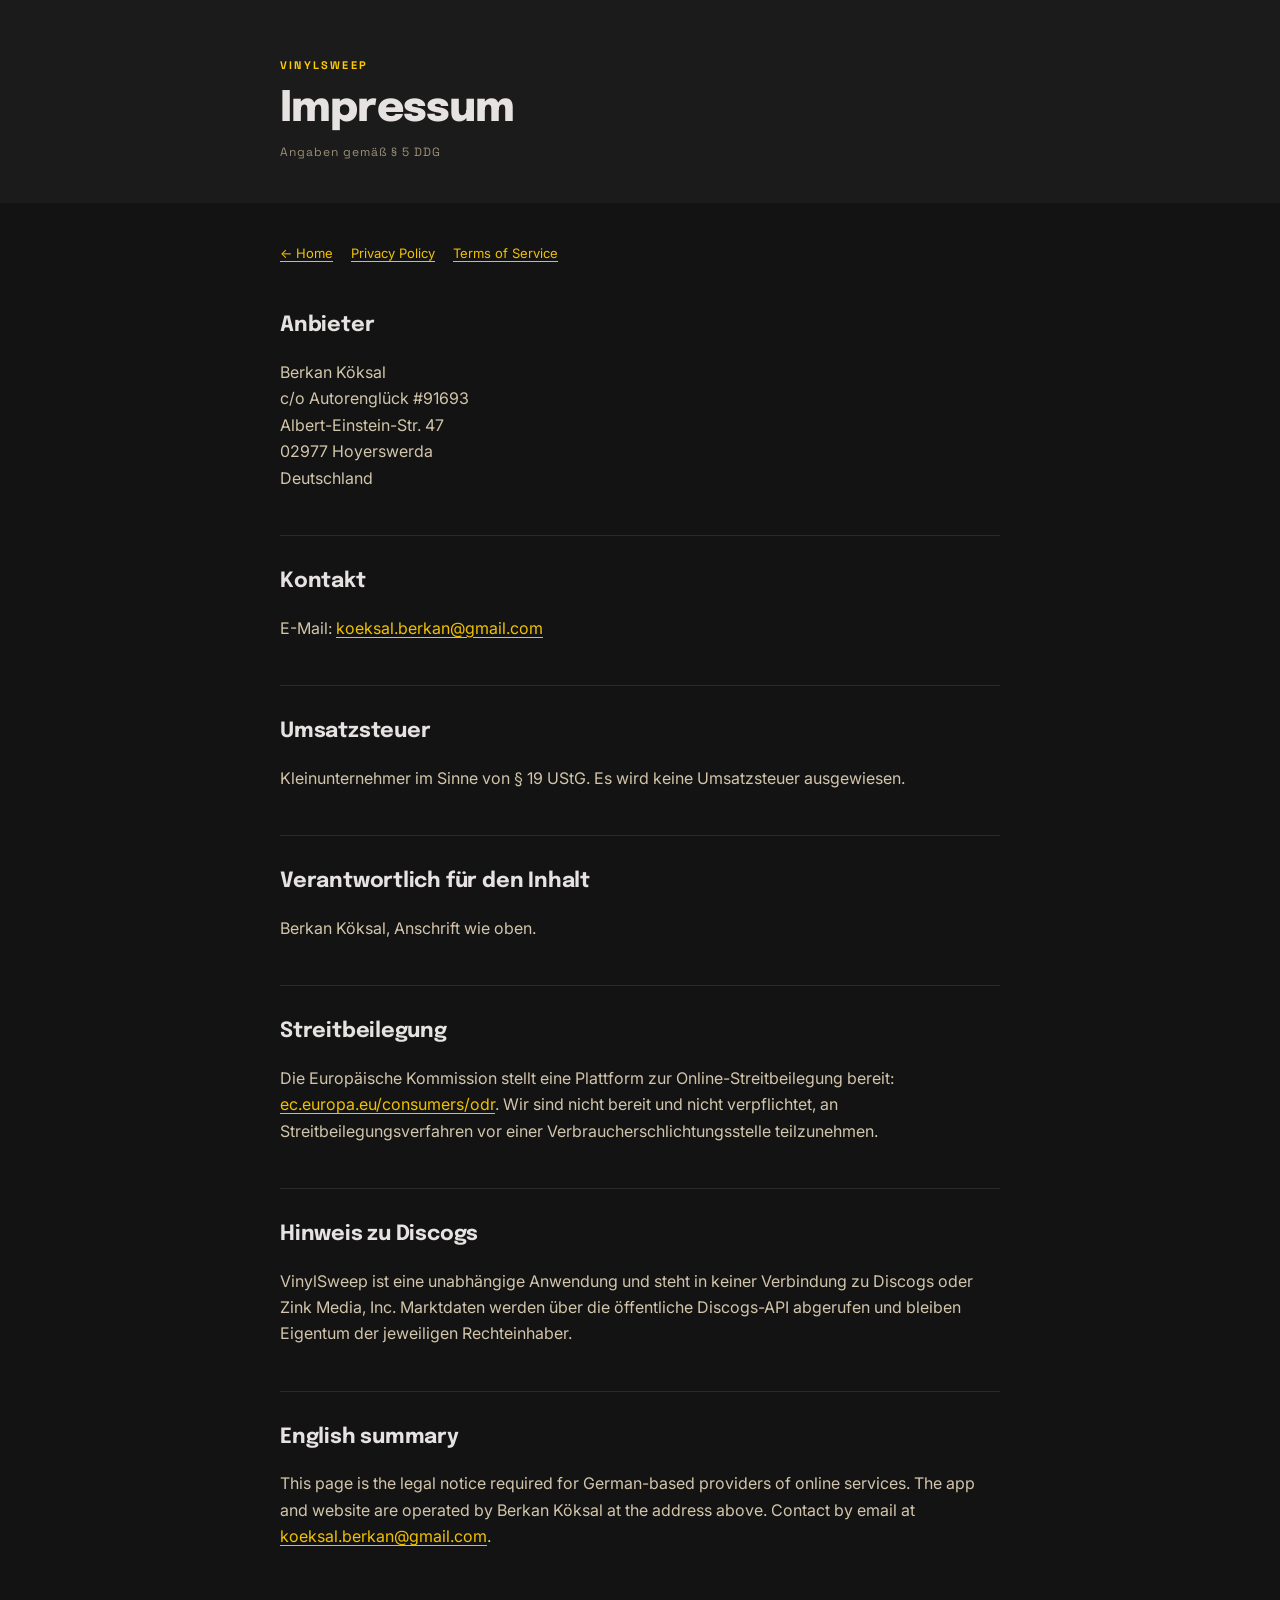
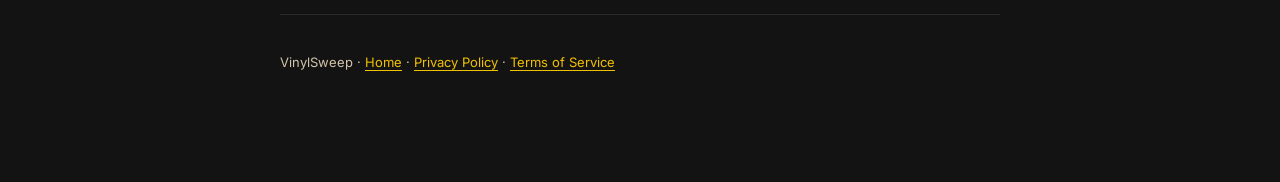
==== impressum.html @ 2f0820d2 "Add the Impressum, link it everywhere, and name the verdicts the app shows § 5 DDG legal notice for " ====
<!doctype html>
<html lang="de">
<head>
<meta charset="utf-8">
<meta name="viewport" content="width=device-width, initial-scale=1">
<title>Impressum — VinylSweep</title>
<link rel="stylesheet" href="style.css">
</head>
<body>
<header>
  <div class="wrap">
    <p class="eyebrow">VinylSweep</p>
    <h1>Impressum</h1>
    <p class="meta">Angaben gemäß § 5 DDG</p>
  </div>
</header>

<div class="wrap">
<nav class="crumbs"><a href="index.html">← Home</a><a href="privacy.html">Privacy Policy</a><a href="terms.html">Terms of Service</a></nav>

<h2>Anbieter</h2>
<p>
  Berkan Köksal<br>
  c/o Autorenglück #91693<br>
  Albert-Einstein-Str. 47<br>
  02977 Hoyerswerda<br>
  Deutschland
</p>

<h2>Kontakt</h2>
<p>E-Mail: <a href="mailto:koeksal.berkan@gmail.com">koeksal.berkan@gmail.com</a></p>

<h2>Umsatzsteuer</h2>
<p>Kleinunternehmer im Sinne von § 19 UStG. Es wird keine Umsatzsteuer ausgewiesen.</p>

<h2>Verantwortlich für den Inhalt</h2>
<p>Berkan Köksal, Anschrift wie oben.</p>

<h2>Streitbeilegung</h2>
<p>Die Europäische Kommission stellt eine Plattform zur Online-Streitbeilegung bereit: <a href="https://ec.europa.eu/consumers/odr/">ec.europa.eu/consumers/odr</a>. Wir sind nicht bereit und nicht verpflichtet, an Streitbeilegungsverfahren vor einer Verbraucherschlichtungsstelle teilzunehmen.</p>

<h2>Hinweis zu Discogs</h2>
<p>VinylSweep ist eine unabhängige Anwendung und steht in keiner Verbindung zu Discogs oder Zink Media, Inc. Marktdaten werden über die öffentliche Discogs-API abgerufen und bleiben Eigentum der jeweiligen Rechteinhaber.</p>

<h2>English summary</h2>
<p>This page is the legal notice required for German-based providers of online services. The app and website are operated by Berkan Köksal at the address above. Contact by email at <a href="mailto:koeksal.berkan@gmail.com">koeksal.berkan@gmail.com</a>.</p>

<footer>
  <p>VinylSweep · <a href="index.html">Home</a> · <a href="privacy.html">Privacy Policy</a> · <a href="terms.html">Terms of Service</a></p>
</footer>
</div>
</body>
</html>
---- style.css ----
@import url('https://fonts.googleapis.com/css2?family=Epilogue:wght@700;800;900&family=Inter:wght@400;500;600&family=Space+Grotesk:wght@500;700&display=swap');

:root {
  --bg: #131313;
  --surface: #1c1b1b;
  --accent: #ffcc00;
  --accent-dim: #f1c100;
  --text: #e5e2e1;
  --text-variant: #d2c5ab;
  --outline: #9a9078;
}

* { box-sizing: border-box; }

body {
  margin: 0;
  padding: 0 24px 96px;
  background: var(--bg);
  color: var(--text);
  font-family: 'Inter', -apple-system, BlinkMacSystemFont, sans-serif;
  font-size: 16px;
  line-height: 1.65;
  -webkit-font-smoothing: antialiased;
}

.wrap { max-width: 720px; margin: 0 auto; }

header {
  padding: 56px 0 40px;
  margin-bottom: 40px;
  background: linear-gradient(var(--surface), var(--surface)) no-repeat;
  background-size: 100vw 100%;
  background-position: 50% 0;
  box-shadow: 0 0 0 100vmax var(--surface);
  clip-path: inset(0 -100vmax);
}

.eyebrow {
  font-family: 'Space Grotesk', monospace;
  font-size: 11px;
  font-weight: 700;
  letter-spacing: 0.2em;
  text-transform: uppercase;
  color: var(--accent);
  margin: 0 0 12px;
}

h1 {
  font-family: 'Epilogue', sans-serif;
  font-weight: 800;
  font-size: clamp(30px, 6vw, 42px);
  line-height: 1.12;
  letter-spacing: -0.02em;
  margin: 0 0 10px;
}

h2 {
  font-family: 'Epilogue', sans-serif;
  font-weight: 700;
  font-size: 21px;
  letter-spacing: -0.01em;
  margin: 44px 0 12px;
  padding-top: 28px;
  border-top: 1px solid rgba(154, 144, 120, 0.18);
}

h2:first-of-type { border-top: none; padding-top: 0; }

h3 {
  font-family: 'Epilogue', sans-serif;
  font-weight: 700;
  font-size: 16px;
  margin: 26px 0 6px;
  color: var(--text-variant);
}

p, li { color: var(--text-variant); }
li { margin-bottom: 8px; }
ul { padding-left: 20px; }

a { color: var(--accent-dim); text-decoration-thickness: 1px; text-underline-offset: 3px; }
a:hover { color: var(--accent); }

strong { color: var(--text); font-weight: 600; }

.meta {
  font-family: 'Space Grotesk', monospace;
  font-size: 12px;
  letter-spacing: 0.08em;
  color: var(--outline);
  margin: 0;
}

.callout {
  background: var(--surface);
  padding: 20px 22px;
  margin: 26px 0;
  border-left: 3px solid var(--accent);
}

.callout p { margin: 0; color: var(--text); }

table { width: 100%; border-collapse: collapse; margin: 20px 0; font-size: 14px; }
th, td { text-align: left; padding: 11px 12px; vertical-align: top; }
th {
  font-family: 'Space Grotesk', monospace;
  font-size: 11px;
  letter-spacing: 0.12em;
  text-transform: uppercase;
  color: var(--accent);
  background: var(--surface);
}
td { color: var(--text-variant); background: rgba(28, 27, 27, 0.5); }

footer {
  margin-top: 64px;
  padding-top: 24px;
  border-top: 1px solid rgba(154, 144, 120, 0.18);
  font-size: 13px;
  color: var(--outline);
}

nav.crumbs { margin-bottom: 28px; font-size: 13px; }
nav.crumbs a { margin-right: 18px; }

@media (max-width: 520px) {
  body { padding: 0 18px 72px; }
  header { padding: 40px 0 32px; }
}
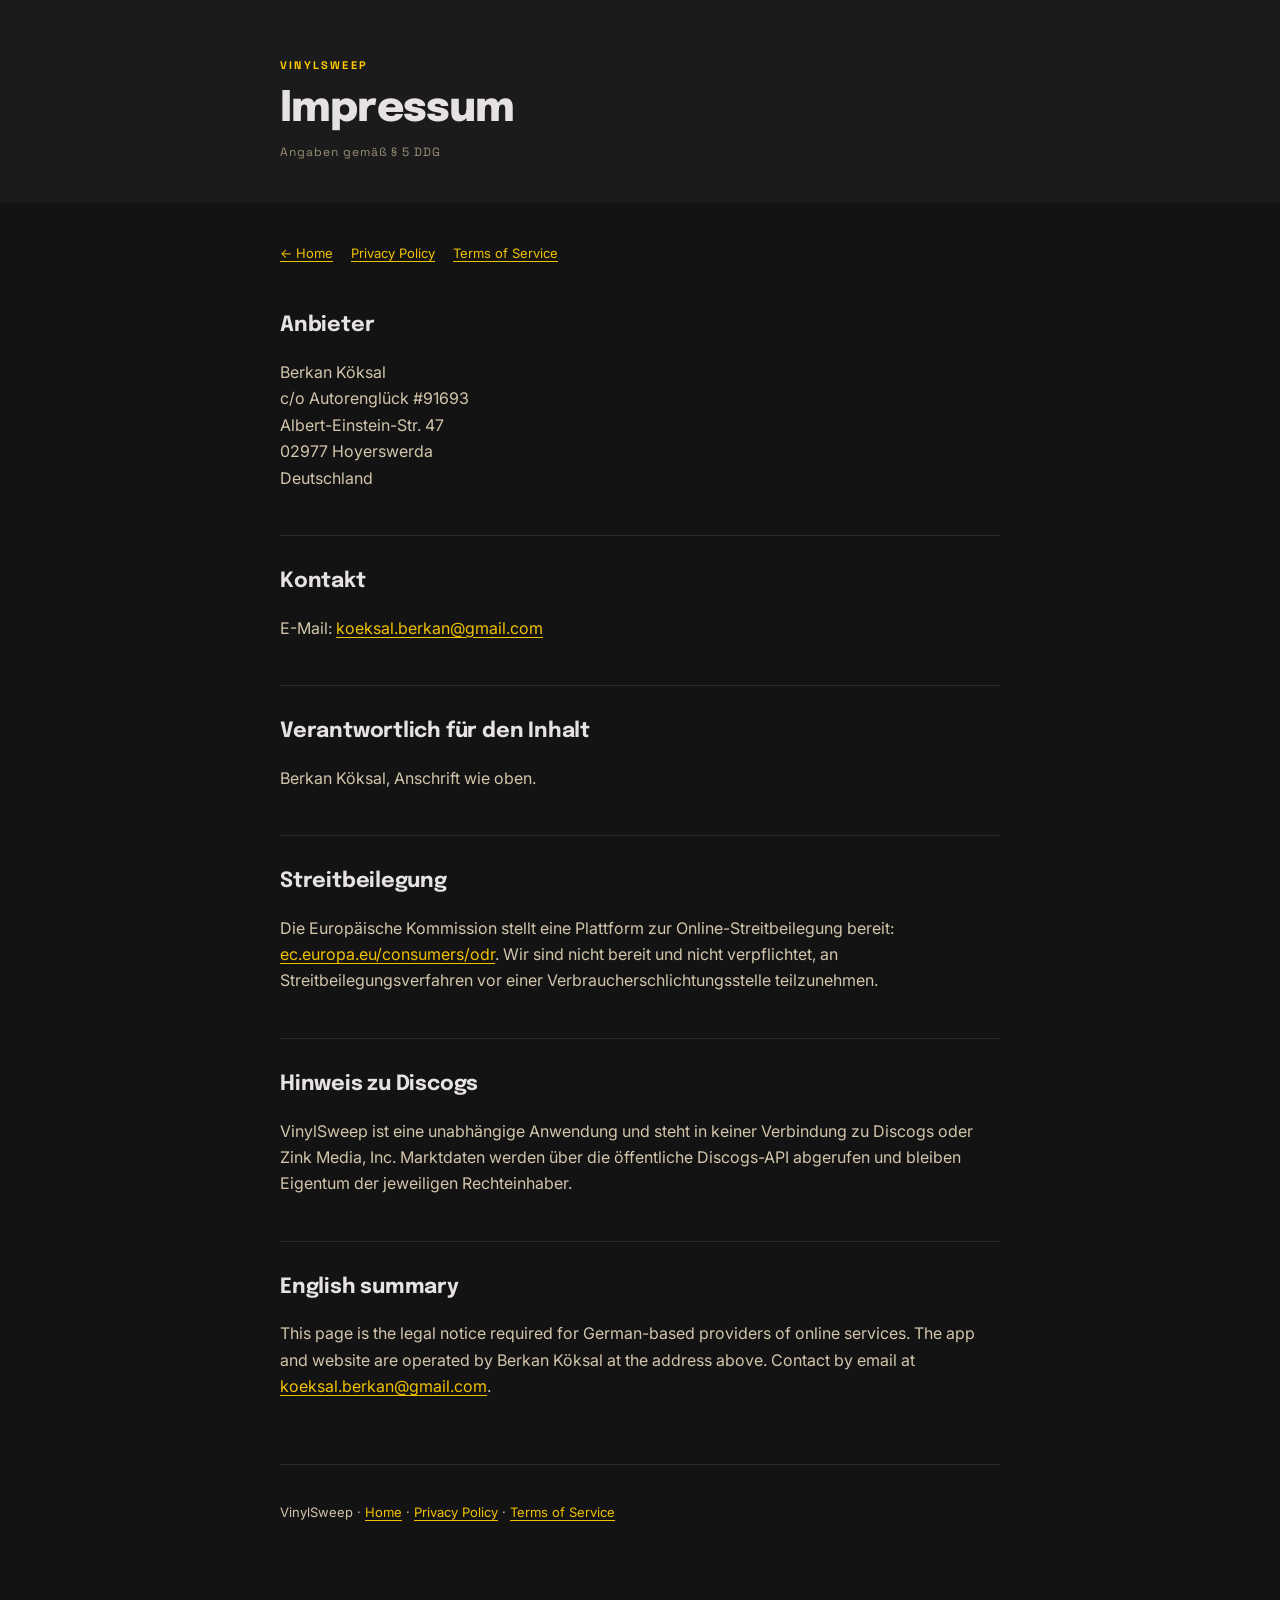
==== commit fc793482: "Impressum: drop the VAT status line Co-Authored-By: Claude Fable 5.1 <noreply@anthropic.com>" ====
--- a/impressum.html
+++ b/impressum.html
@@ -30,9 +30,6 @@
 <h2>Kontakt</h2>
 <p>E-Mail: <a href="mailto:koeksal.berkan@gmail.com">koeksal.berkan@gmail.com</a></p>
 
-<h2>Umsatzsteuer</h2>
-<p>Kleinunternehmer im Sinne von § 19 UStG. Es wird keine Umsatzsteuer ausgewiesen.</p>
-
 <h2>Verantwortlich für den Inhalt</h2>
 <p>Berkan Köksal, Anschrift wie oben.</p>
 
